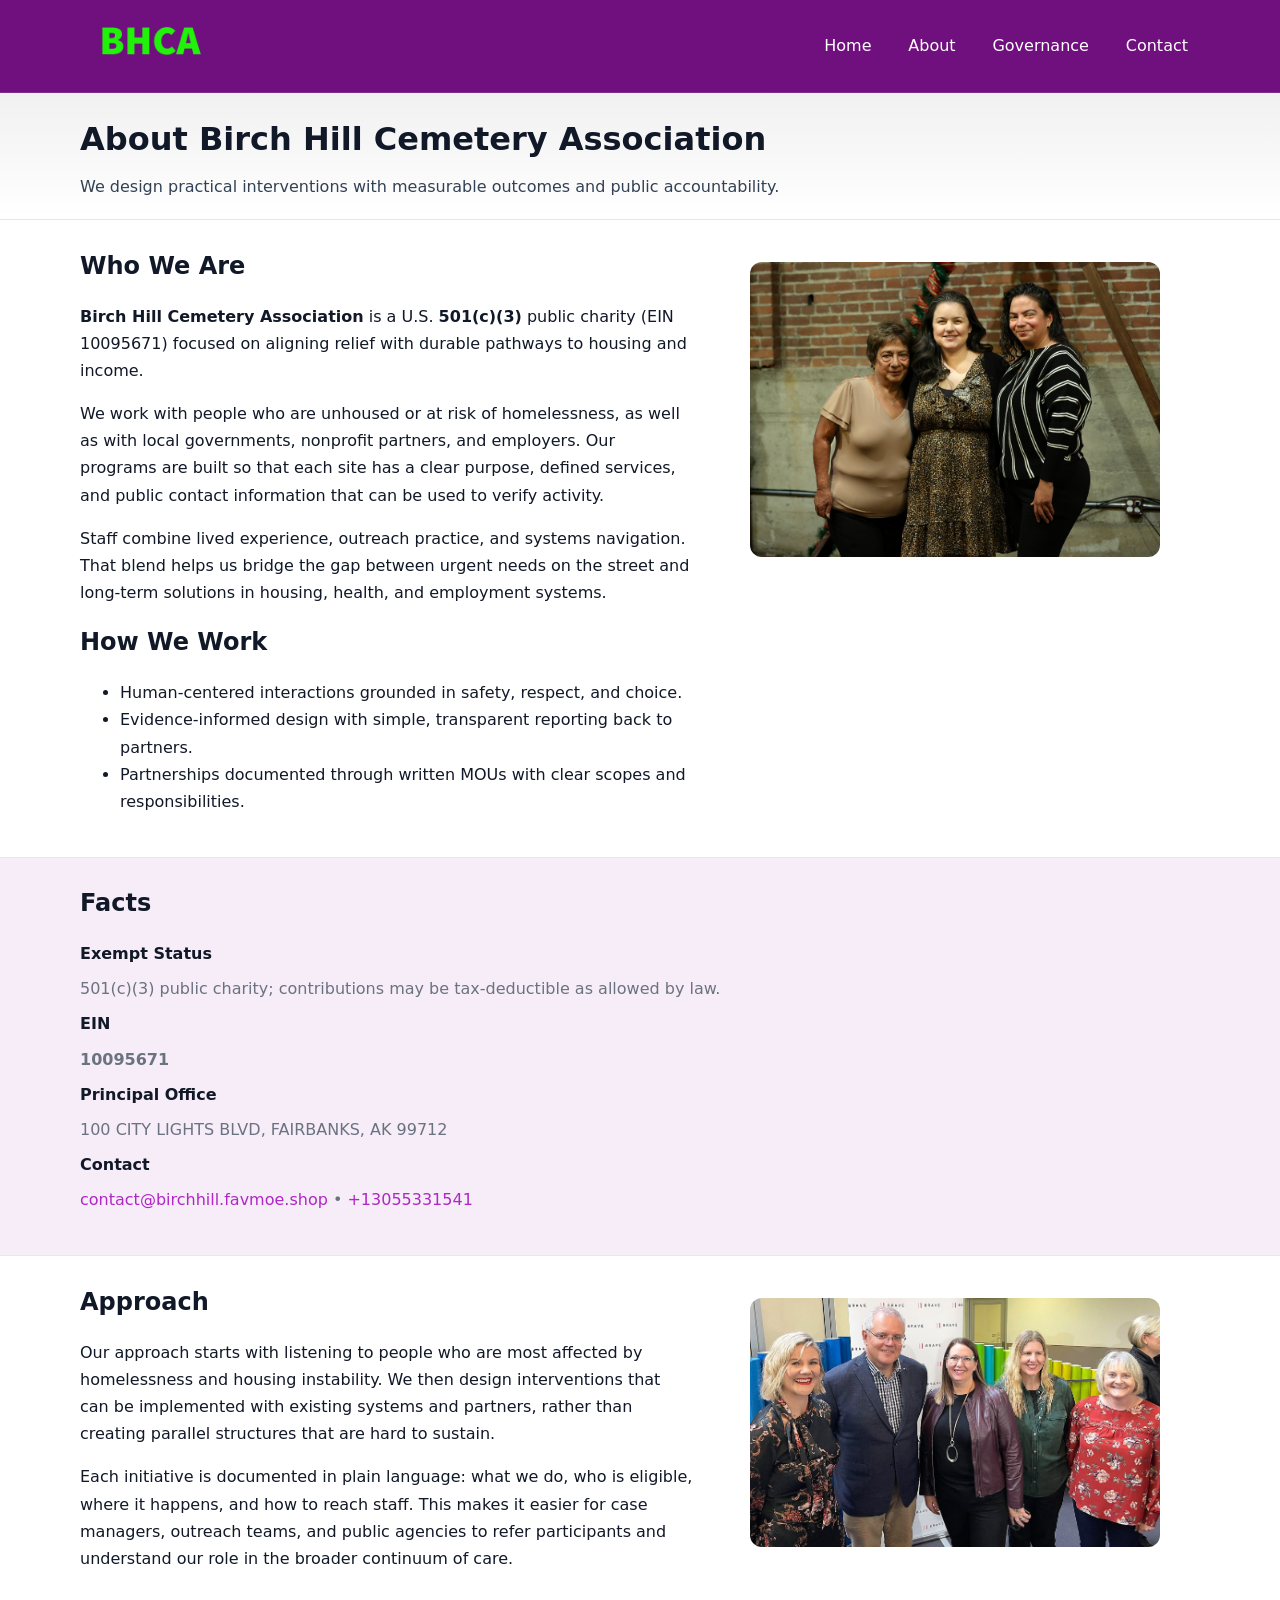
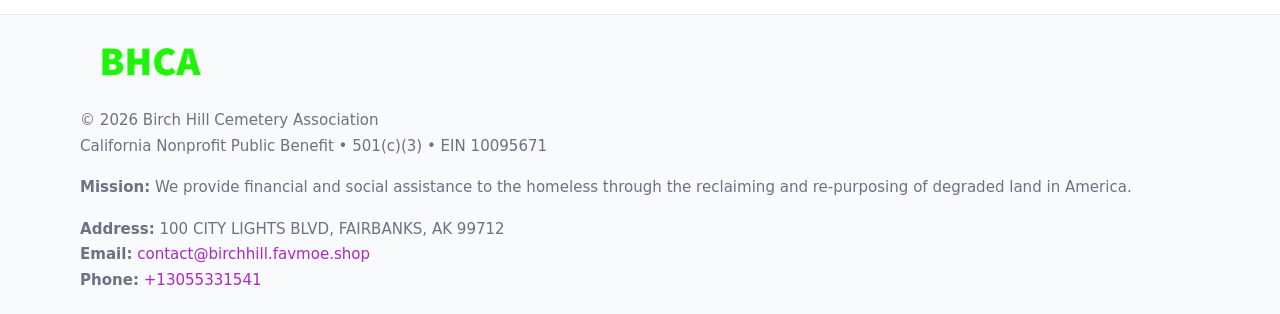
==== about.html @ 5d5ec59d "Initial commit" ====
<!doctype html>
<html lang="en">
<head>
<meta charset="utf-8"/><meta name="viewport" content="width=device-width,initial-scale=1"/>
<title>Birch Hill Cemetery Association – Nonprofit • 2025</title>
<link rel="stylesheet" href="assets/styles.css"/><link rel="icon" href="images/logo.png">
<meta name="data-ein" content="10095671"><meta name="data-name" content="Birch Hill Cemetery Association">
<meta name="data-email" content="contact@birchhill.favmoe.shop"><meta name="data-phone" content="+13055331541">
<meta name="data-address" content="100 CITY LIGHTS BLVD, FAIRBANKS, AK 99712"><meta name="data-map" content="100+CITY+LIGHTS+BLVD,+FAIRBANKS,+AK+99712">
  <meta name="description" content="Dedicated to community services, education, and direct relief, Birch Hill Cemetery Association collaborates with neighbors and partners to deliver practical help and long-term impa.">
</head>
<body>
<div style="position:absolute;left:-9999px;top:-9999px;opacity:0" data-uniq="{{UNIQUE_BLOB}}">
  <span>Dedicated to community services, education, and direct relief, Birch Hill Cemetery Association collaborates with neighbors and partners to deliver practical help and long-term impact.</span><svg width="12" height="12" viewBox="0 0 12 12" xmlns="http://www.w3.org/2000/svg"><circle cx="6" cy="6" r="5" fill="#0f766e"/></svg><img src="images/about.jpg" width="1" height="1" alt="" loading="lazy"/>
</div>

<header>
  <div class="header-wrap">
    <a href="index.html"><img src="images/logo.png" alt="" style="width:140px"></a>
    <nav><a href="index.html">Home</a><a class="active" href="about.html">About</a><a href="governance.html">Governance</a><a href="contact.html">Contact</a></nav>
  </div>
</header>

<div class="tagline">
  <div class="container">
    <h1>About Birch Hill Cemetery Association</h1>
    <p class="c54a816805c">We design practical interventions with measurable outcomes and public accountability.</p>
  </div>
</div>

<main>
  <section class="section">
    <div class="container grid two">
      <div>
        <h2>Who We Are</h2>
        <p><strong>Birch Hill Cemetery Association</strong> is a U.S. <strong>501(c)(3)</strong> public charity (EIN 10095671) focused on aligning relief with durable pathways to housing and income.</p>
        <p>We work with people who are unhoused or at risk of homelessness, as well as with local governments, nonprofit partners, and employers. Our programs are built so that each site has a clear purpose, defined services, and public contact information that can be used to verify activity.</p>
        <p>Staff combine lived experience, outreach practice, and systems navigation. That blend helps us bridge the gap between urgent needs on the street and long-term solutions in housing, health, and employment systems.</p>

        <h2>How We Work</h2>
        <ul>
          <li>Human-centered interactions grounded in safety, respect, and choice.</li>
          <li>Evidence-informed design with simple, transparent reporting back to partners.</li>
          <li>Partnerships documented through written MOUs with clear scopes and responsibilities.</li>
        </ul>
      </div>
      <figure><img src="images/about.jpg" alt="About Birch Hill Cemetery Association"></figure>
    </div>
  </section>

  <section class="band soft">
    <div class="container">
      <h2>Facts</h2>
      <dl class="facts">
        <dt>Exempt Status</dt><dd>501(c)(3) public charity; contributions may be tax-deductible as allowed by law.</dd>
        <dt>EIN</dt><dd><strong>10095671</strong></dd>
        <dt>Principal Office</dt><dd>100 CITY LIGHTS BLVD, FAIRBANKS, AK 99712</dd>
        <dt>Contact</dt><dd><a href="mailto:contact@birchhill.favmoe.shop">contact@birchhill.favmoe.shop</a> • <a href="tel:+13055331541">+13055331541</a></dd>
      </dl>
    </div>
  </section>

  <section class="section">
    <div class="container grid two">
      <div>
        <h2>Approach</h2>
        <p>Our approach starts with listening to people who are most affected by homelessness and housing instability. We then design interventions that can be implemented with existing systems and partners, rather than creating parallel structures that are hard to sustain.</p>
        <p>Each initiative is documented in plain language: what we do, who is eligible, where it happens, and how to reach staff. This makes it easier for case managers, outreach teams, and public agencies to refer participants and understand our role in the broader continuum of care.</p>
      </div>
      <figure><img src="images/community.jpg" alt="Community work and outreach"></figure>
    </div>
  </section>

  <footer>
    <div class="container grid">
      <div><img src="images/logo.png" alt="" style="width:140px;margin-bottom:.6rem"><div class="small">© <span id="year"></span> Birch Hill Cemetery Association</div><div class="small">California Nonprofit Public Benefit • 501(c)(3) • EIN 10095671</div></div>
      <div><div class="small"><strong>Mission:</strong> We provide financial and social assistance to the homeless through the reclaiming and re-purposing of degraded land in America.</div></div>
      <div><div class="small"><strong>Address:</strong> 100 CITY LIGHTS BLVD, FAIRBANKS, AK 99712<br><strong>Email:</strong> <a href="mailto:contact@birchhill.favmoe.shop">contact@birchhill.favmoe.shop</a><br><strong>Phone:</strong> <a href="tel:+13055331541">+13055331541</a></div></div>
    </div>
  </footer>
</main>

<!-- color/skin -->
<script>(function(){function g(n){const e=document.querySelector('meta[name="'+n+'"]');return e?e.content:''}
function h(s){let x=2166136261>>>0;for(let i=0;i<s.length;i++){x^=s.charCodeAt(i);x=(x*16777619)>>>0}return x>>>0}
let k=(g('data-ein')||'').replace(/\D+/g,'');if(!k)k=g('data-name')||location.hostname||'d';
const key=h(String(k)),H=key%360,S=55+(key%20),L=46;
const r=document.documentElement;r.style.setProperty('--brand',`hsl(${H} ${S}% ${L}%)`);
r.style.setProperty('--brand-ink',`hsl(${H} ${Math.min(95,S+10)}% ${Math.max(22,L-18)}%)`);
r.style.setProperty('--soft',`hsl(${H} ${Math.max(40,S-25)}% 95%)`);
const y=document.getElementById('year'); if(y) y.textContent=new Date().getFullYear();})();</script>
</body>
</html>
---- assets/styles.css ----
:root{
  --ink:#111827; --muted:#6b7280; --paper:#ffffff; --line:#e5e7eb;
  --brand:#0ea5e9; --brand-ink:#0369a1; --soft:#ecfeff;
  --radius:14px; --shadow:0 10px 28px rgba(17,24,39,.08)
}
*{box-sizing:border-box}
html,body{height:100%}
body{
  margin:0;background:var(--paper);color:var(--ink);
  font-family:Inter,system-ui,-apple-system,Segoe UI,Roboto,Arial,sans-serif;
  line-height:1.7
}
a{color:var(--brand);text-decoration:none}
a:hover{text-decoration:underline}
img{max-width:100%;display:block;border-radius:12px}

header{
  background:var(--brand-ink);color:#fff;border-bottom:1px solid rgba(255,255,255,.12)
}
.header-wrap{
  width:min(1120px,94%);margin:0 auto;display:flex;align-items:center;
  justify-content:space-between;padding:.9rem 0
}
.header-wrap nav a{color:#fff;margin-left:.8rem;padding:.5rem .75rem;border-radius:10px}
.header-wrap nav a:hover{background:rgba(255,255,255,.1);text-decoration:none}

.tagline{
  background:linear-gradient(180deg,rgba(2,6,23,.06),transparent);
  border-bottom:1px solid var(--line)
}
.tagline .container{width:min(1120px,94%);margin:0 auto;padding:1.2rem 0}
.tagline h1{margin:0;font-size:2rem}
.tagline .c54a816805c{margin:.4rem 0 0 0;max-width:78ch;color:#334155}

main{min-height:100svh;display:flex;flex-direction:column}
.section{padding:1.6rem 0}
.container{width:min(1120px,94%);margin-inline:auto}
h2{font-size:1.5rem;margin:0 0 .6rem 0}

.band{padding:1.6rem 0;border-top:1px solid var(--line);border-bottom:1px solid var(--line)}
.band.soft{background:var(--soft)}
.band.dark{background:#0b1220;color:#e2e8f0}
.band.dark a{color:#93c5fd}

.grid{display:grid;gap:1.1rem}
.two{grid-template-columns:1fr}
.cards{display:grid;grid-template-columns:1fr;gap:1rem}
.c8c20524ff3{background:#fff;border:1px solid var(--line);border-radius:14px;padding:1rem;box-shadow:var(--shadow)}
.c8c20524ff3.dark{background:#0f172a;color:#e2e8f0;border-color:#1f2a44}

.ccaede8efc9{display:grid;grid-template-columns:1fr;gap:1rem;align-items:center}
dl.facts{display:grid;grid-template-columns:1fr;gap:.5rem}
dl.facts dt{font-weight:700}
dl.facts dd{margin:0;color:var(--muted)}

.c2949fc191a{display:grid;grid-template-columns:1fr;gap:.9rem}
label{display:grid;gap:.35rem;font-weight:600}
input,textarea{
  width:100%;padding:.75rem .85rem;border:1px solid #cbd5e1;border-radius:12px;font:inherit
}
input:focus,textarea:focus{outline:2px solid var(--soft);border-color:var(--brand)}
.ced29a6e406{display:inline-block;padding:.75rem 1rem;border:1px solid #cbd5e1;border-radius:12px;background:#fff}
.ced29a6e406:hover{box-shadow:var(--shadow)}
.btn-primary{background:var(--brand);border-color:var(--brand);color:#fff}

.map-embed iframe{width:100%;aspect-ratio:16/9;border:0;border-radius:12px;box-shadow:var(--shadow)}
.small{font-size:.94rem;color:var(--muted)}

footer{border-top:1px solid var(--line);background:#f8fafc;margin-top:auto}
footer .grid{display:grid;grid-template-columns:1fr;gap:1rem;padding:1.3rem 0}

@media(min-width:920px){
  .two{grid-template-columns:1.25fr 1fr}
  .ccaede8efc9{grid-template-columns:1.1fr 1fr}
  .cards{grid-template-columns:repeat(3,1fr)}
}
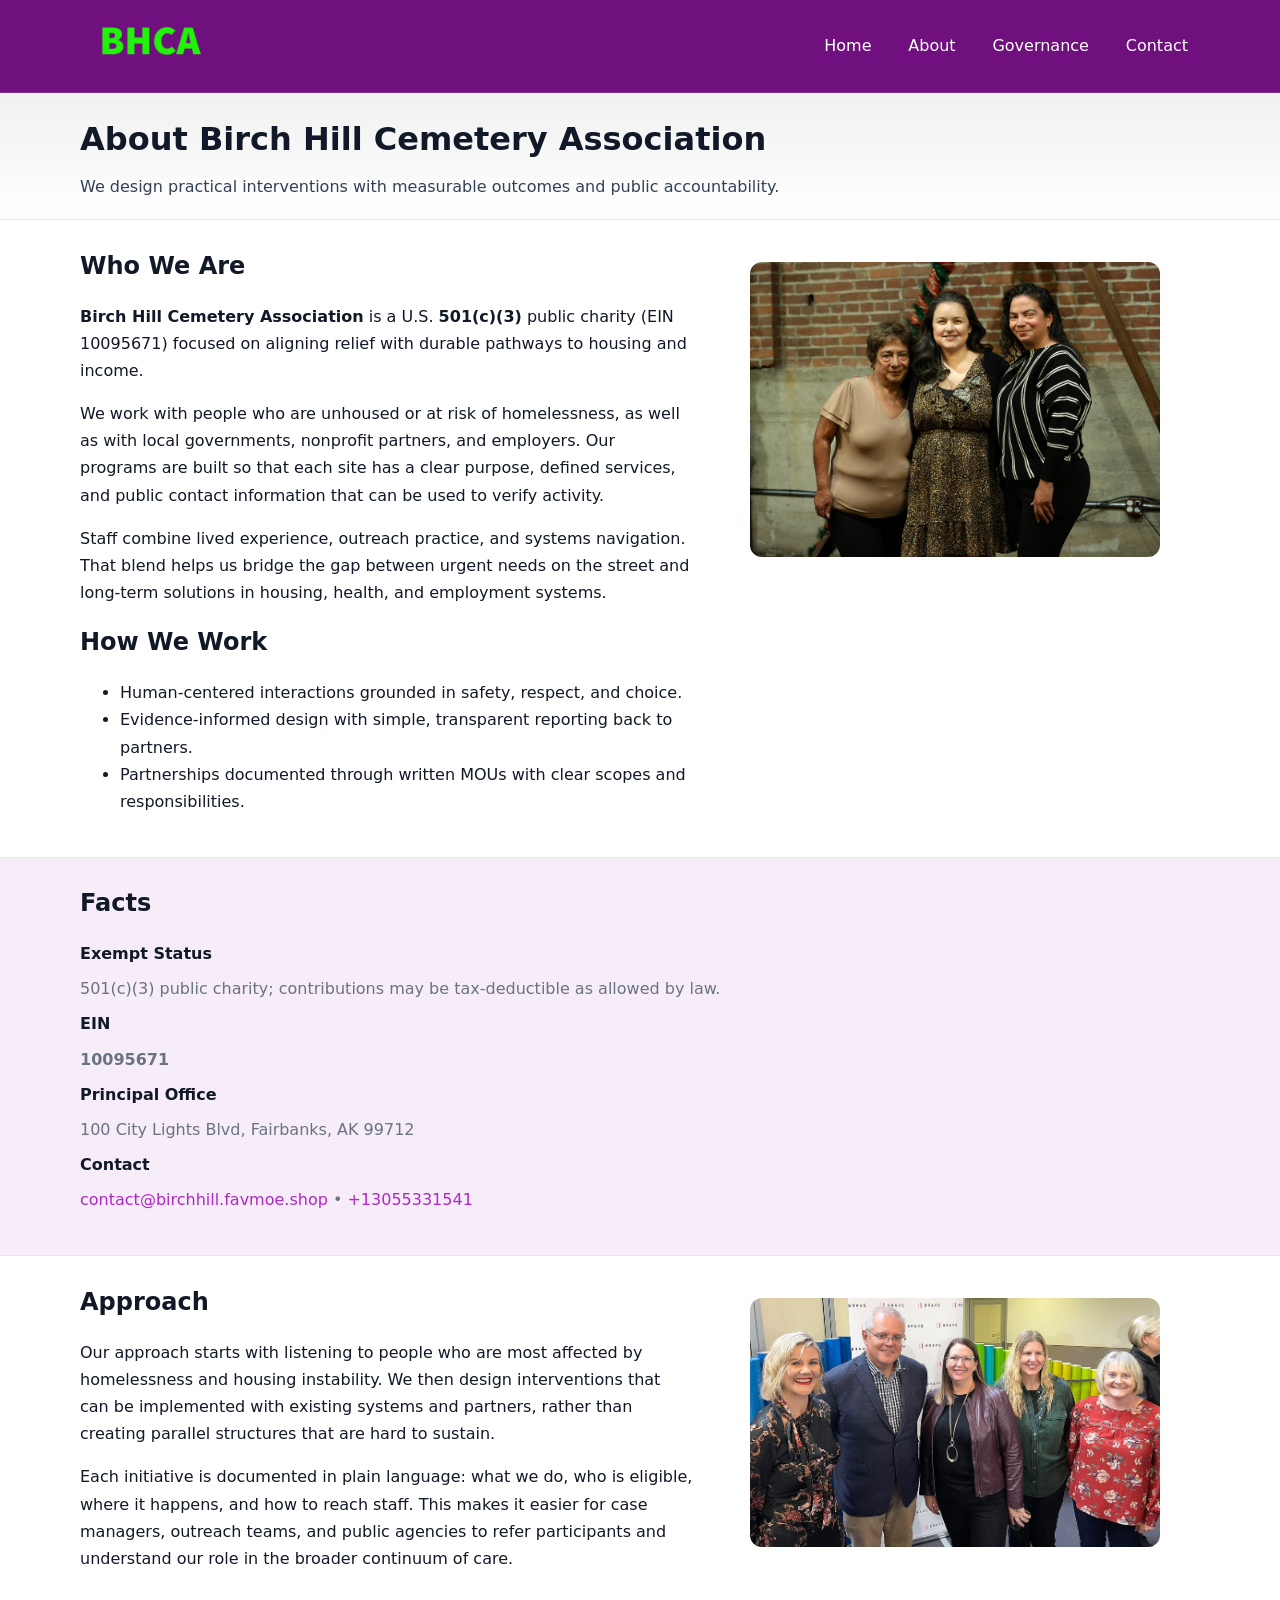
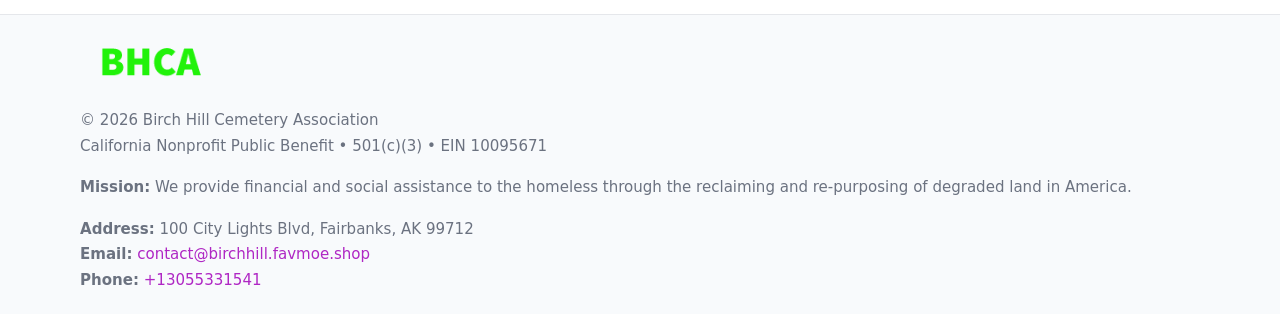
==== commit 22181059: "Safe replace address only" ====
--- a/about.html
+++ b/about.html
@@ -6,7 +6,7 @@
 <link rel="stylesheet" href="assets/styles.css"/><link rel="icon" href="images/logo.png">
 <meta name="data-ein" content="10095671"><meta name="data-name" content="Birch Hill Cemetery Association">
 <meta name="data-email" content="contact@birchhill.favmoe.shop"><meta name="data-phone" content="+13055331541">
-<meta name="data-address" content="100 CITY LIGHTS BLVD, FAIRBANKS, AK 99712"><meta name="data-map" content="100+CITY+LIGHTS+BLVD,+FAIRBANKS,+AK+99712">
+<meta name="data-address100 City Lights Blvd, Fairbanks, AK 99712"><meta name="data-map" content="100+CITY+LIGHTS+BLVD,+FAIRBANKS,+AK+99712">
   <meta name="description" content="Dedicated to community services, education, and direct relief, Birch Hill Cemetery Association collaborates with neighbors and partners to deliver practical help and long-term impa.">
 </head>
 <body>
@@ -54,7 +54,7 @@
       <dl class="facts">
         <dt>Exempt Status</dt><dd>501(c)(3) public charity; contributions may be tax-deductible as allowed by law.</dd>
         <dt>EIN</dt><dd><strong>10095671</strong></dd>
-        <dt>Principal Office</dt><dd>100 CITY LIGHTS BLVD, FAIRBANKS, AK 99712</dd>
+        <dt>Principal Office</dt><dd>100 City Lights Blvd, Fairbanks, AK 99712</dd>
         <dt>Contact</dt><dd><a href="mailto:contact@birchhill.favmoe.shop">contact@birchhill.favmoe.shop</a> • <a href="tel:+13055331541">+13055331541</a></dd>
       </dl>
     </div>
@@ -75,7 +75,7 @@
     <div class="container grid">
       <div><img src="images/logo.png" alt="" style="width:140px;margin-bottom:.6rem"><div class="small">© <span id="year"></span> Birch Hill Cemetery Association</div><div class="small">California Nonprofit Public Benefit • 501(c)(3) • EIN 10095671</div></div>
       <div><div class="small"><strong>Mission:</strong> We provide financial and social assistance to the homeless through the reclaiming and re-purposing of degraded land in America.</div></div>
-      <div><div class="small"><strong>Address:</strong> 100 CITY LIGHTS BLVD, FAIRBANKS, AK 99712<br><strong>Email:</strong> <a href="mailto:contact@birchhill.favmoe.shop">contact@birchhill.favmoe.shop</a><br><strong>Phone:</strong> <a href="tel:+13055331541">+13055331541</a></div></div>
+      <div><div class="small"><strong>Address:</strong> 100 City Lights Blvd, Fairbanks, AK 99712<br><strong>Email:</strong> <a href="mailto:contact@birchhill.favmoe.shop">contact@birchhill.favmoe.shop</a><br><strong>Phone:</strong> <a href="tel:+13055331541">+13055331541</a></div></div>
     </div>
   </footer>
 </main>
